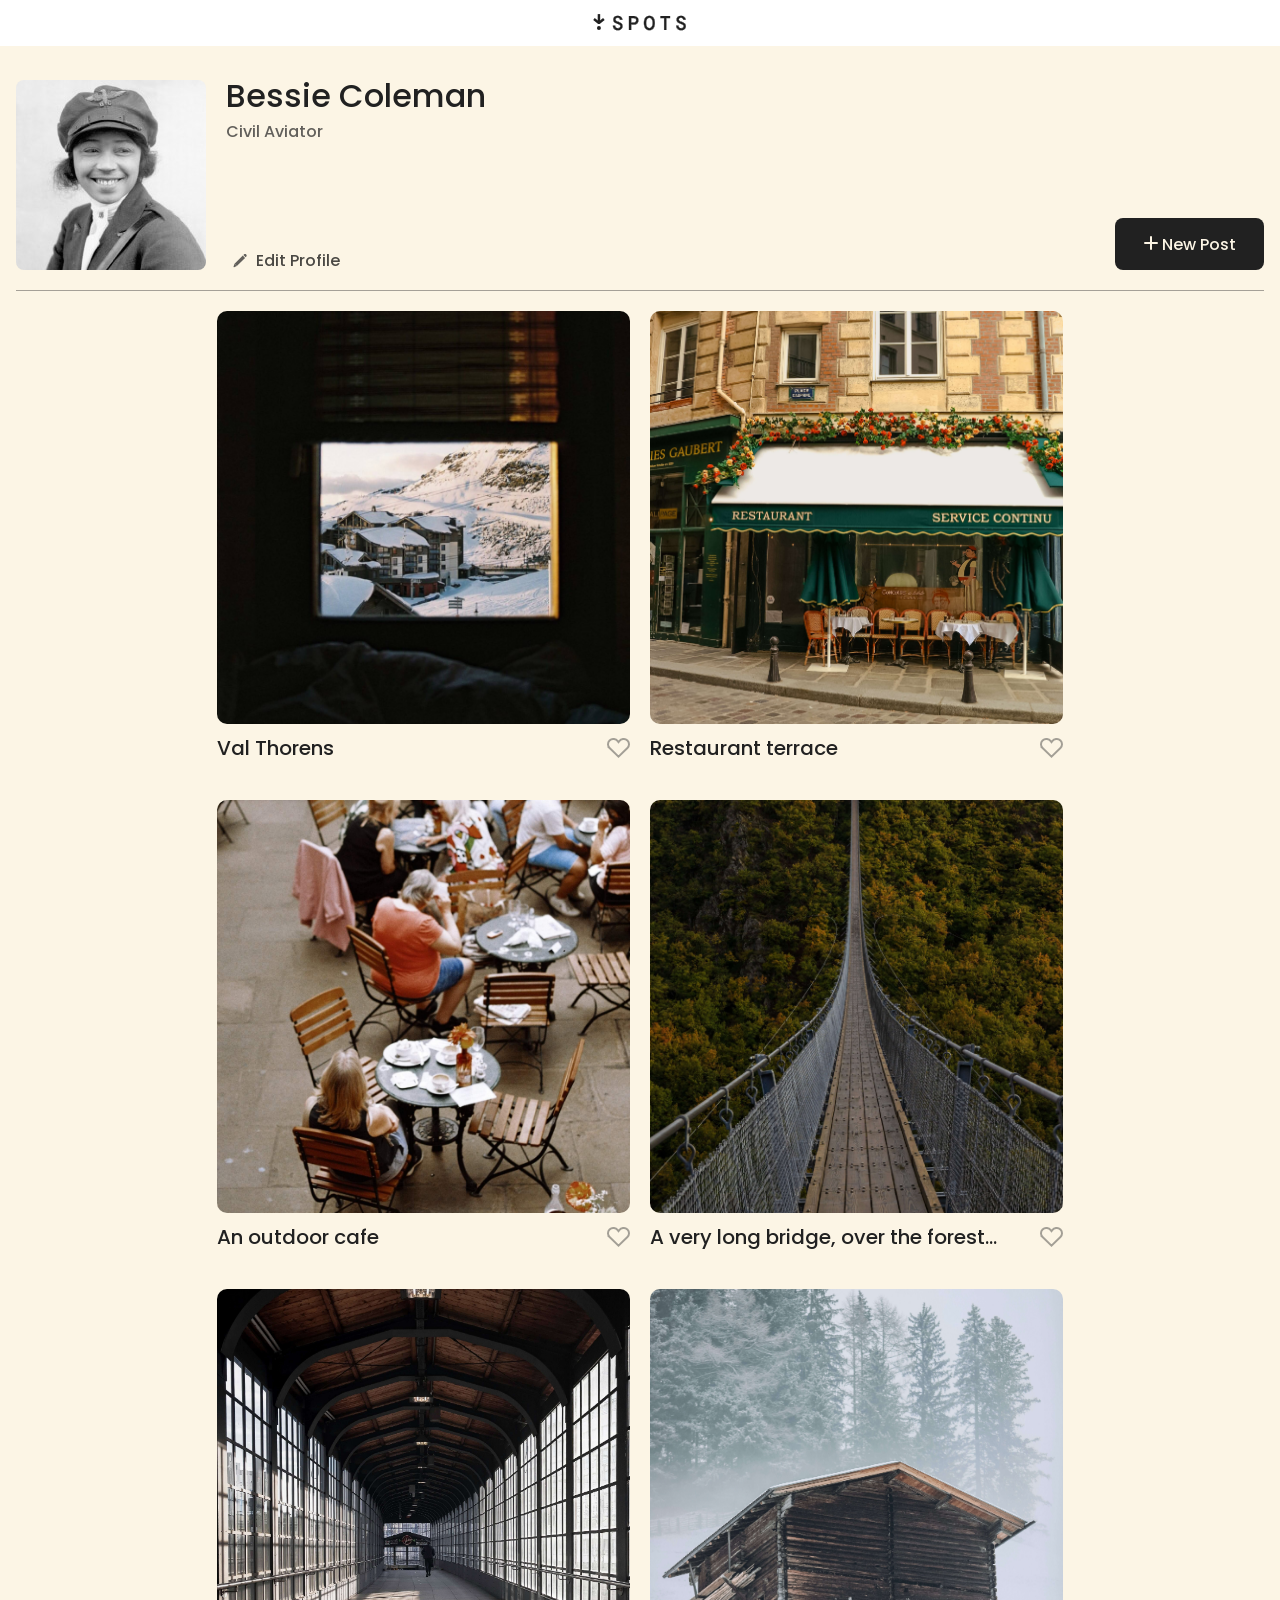
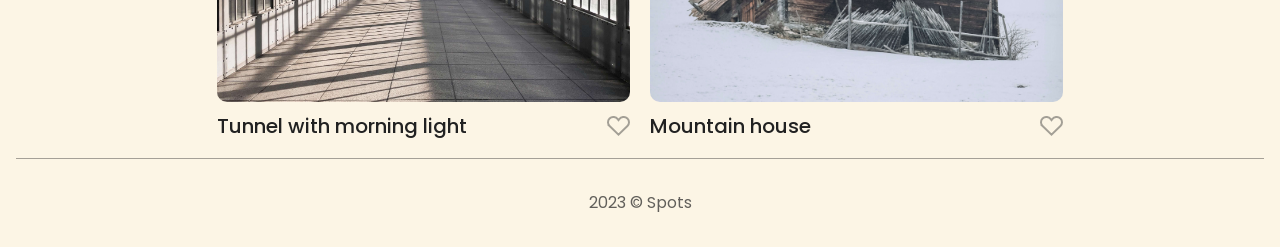
==== index.html @ 5146d783 "Add files via upload" ====
<!DOCTYPE html>
<html lang="en">
  <head>
    <meta charset="UTF-8" />
    <meta name="viewport" content="width=device-width, initial-scale=1.0" />
    <meta name="description" content="???" />
    <meta name="author" content="Phong Giang" />
    <meta name="keywords" content="image sharing" />
    <link rel="stylesheet" href="./pages/index.css" />
    <link rel="shortcut icon" href="favicon.ico" type="image/x-icon" />
    <title>Spots</title>
  </head>
  <body>
    <div class="page">
      <header class="header">
        <img src="./images/logo.svg" alt="Spots logo" class="header__logo" />
      </header>
      <main class="content">
        <section class="profile page__section">
          <img
            src="./images/avatar.jpg"
            alt="User avatar"
            class="profile__avatar"
          />
          <div class="profile__column">
            <h1 class="profile__name">Bessie Coleman</h1>
            <p class="profile__description">Civil Aviator</p>
            <button type="button" class="profile__edit-btn">
              <img src="./images/pencil.svg" alt="Pencil icon" /> Edit Profile
            </button>
          </div>
          <button type="button" class="profile__add-btn">
            <img src="./images/plus.svg" alt="Plus icon" /> New Post
          </button>
        </section>
        <section class="cards page__section">
          <ul class="cards__list">
            <li class="card">
              <img
                src="./images/1-photo-by-moritz-feldmann-from-pexels.jpg"
                alt="Val Thorens"
                class="card__image"
              />
              <div class="card__content">
                <h2 class="card__title">Val Thorens</h2>
                <button type="button" class="card__like-btn"></button>
              </div>
            </li>
            <li class="card">
              <img
                src="./images/2-photo-by-ceiline-from-pexels.jpg"
                alt="Restaurant terrace"
                class="card__image"
              />
              <div class="card__content">
                <h2 class="card__title">Restaurant terrace</h2>
                <button type="button" class="card__like-btn"></button>
              </div>
            </li>
            <li class="card">
              <img
                src="./images/3-photo-by-tubanur-dogan-from-pexels.jpg"
                alt="An outdoor cafe"
                class="card__image"
              />
              <div class="card__content">
                <h2 class="card__title">An outdoor cafe</h2>
                <button type="button" class="card__like-btn"></button>
              </div>
            </li>
            <li class="card">
              <img
                src="./images/4-photo-by-maurice-laschet-from-pexels.jpg"
                alt="Forest bridge"
                class="card__image"
              />
              <div class="card__content">
                <h2 class="card__title">
                  A very long bridge, over the forest...
                </h2>
                <button type="button" class="card__like-btn"></button>
              </div>
            </li>
            <li class="card">
              <img
                src="./images/5-photo-by-van-anh-nguyen-from-pexels.jpg"
                alt="Tunnel"
                class="card__image"
              />
              <div class="card__content">
                <h2 class="card__title">Tunnel with morning light</h2>
                <button type="button" class="card__like-btn"></button>
              </div>
            </li>
            <li class="card">
              <img
                src="./images/6-photo-by-moritz-feldmann-from-pexels.jpg"
                alt="Mountain house"
                class="card__image"
              />
              <div class="card__content">
                <h2 class="card__title">Mountain house</h2>
                <button type="button" class="card__like-btn"></button>
              </div>
            </li>
          </ul>
        </section>
      </main>
      <footer class="footer">
        <p class="footer__text">2023 © Spots</p>
      </footer>
      <div class="modal">
        <div class="modal__container">
          <button type="button" class="modal__close-btn">X</button>
          <h2 class="modal__title">Edit Profile</h2>
          <form action="" class="modal__form">
            <label for="profile-name-input" class="modal__label">
              Name
              <input
                id="profile-name-input"
                type="text"
                class="modal__input"
                placeholder="Type your name"
              />
            </label>
            <label for="profile-desciption-input" class="modal__label">
              Description
              <input
                id="profile-description-input"
                type="text"
                class="modal__input"
                placeholder="Describe yourself"
              />
            </label>
            <button type="submit" class="modal__submit-btn">Save</button>
          </form>
        </div>
      </div>
      <div class="modal">
        <div class="modal__container">
          <button type="button" class="modal__close-btn">X</button>
          <h2 class="modal__title">New Post</h2>
          <form action="" class="modal__form">
            <label for="card-image-input" class="modal__label">
              Image link
              <input
                id="card-image-input"
                type="url"
                class="modal__input"
                placeholder="Paste a link to the picture"
              />
            </label>
            <label for="card-caption-input" class="modal__label">
              Caption
              <input
                id="card-caption-input"
                type="text"
                class="modal__input"
                placeholder="Type your caption"
              />
            </label>
            <button type="submit" class="modal__submit-btn">Save</button>
          </form>
        </div>
      </div>
    </div>
  </body>
</html>
---- pages/index.css ----
@import url(../vendor/normalize.css);
@import url(../vendor/fonts.css);
@import url(../blocks/page.css);
@import url(../blocks/header.css);
@import url(../blocks/content.css);
@import url(../blocks/profile.css);
@import url(../blocks/footer.css);
@import url(../blocks/cards.css);
@import url(../blocks/card.css);
@import url(../blocks/modal.css);
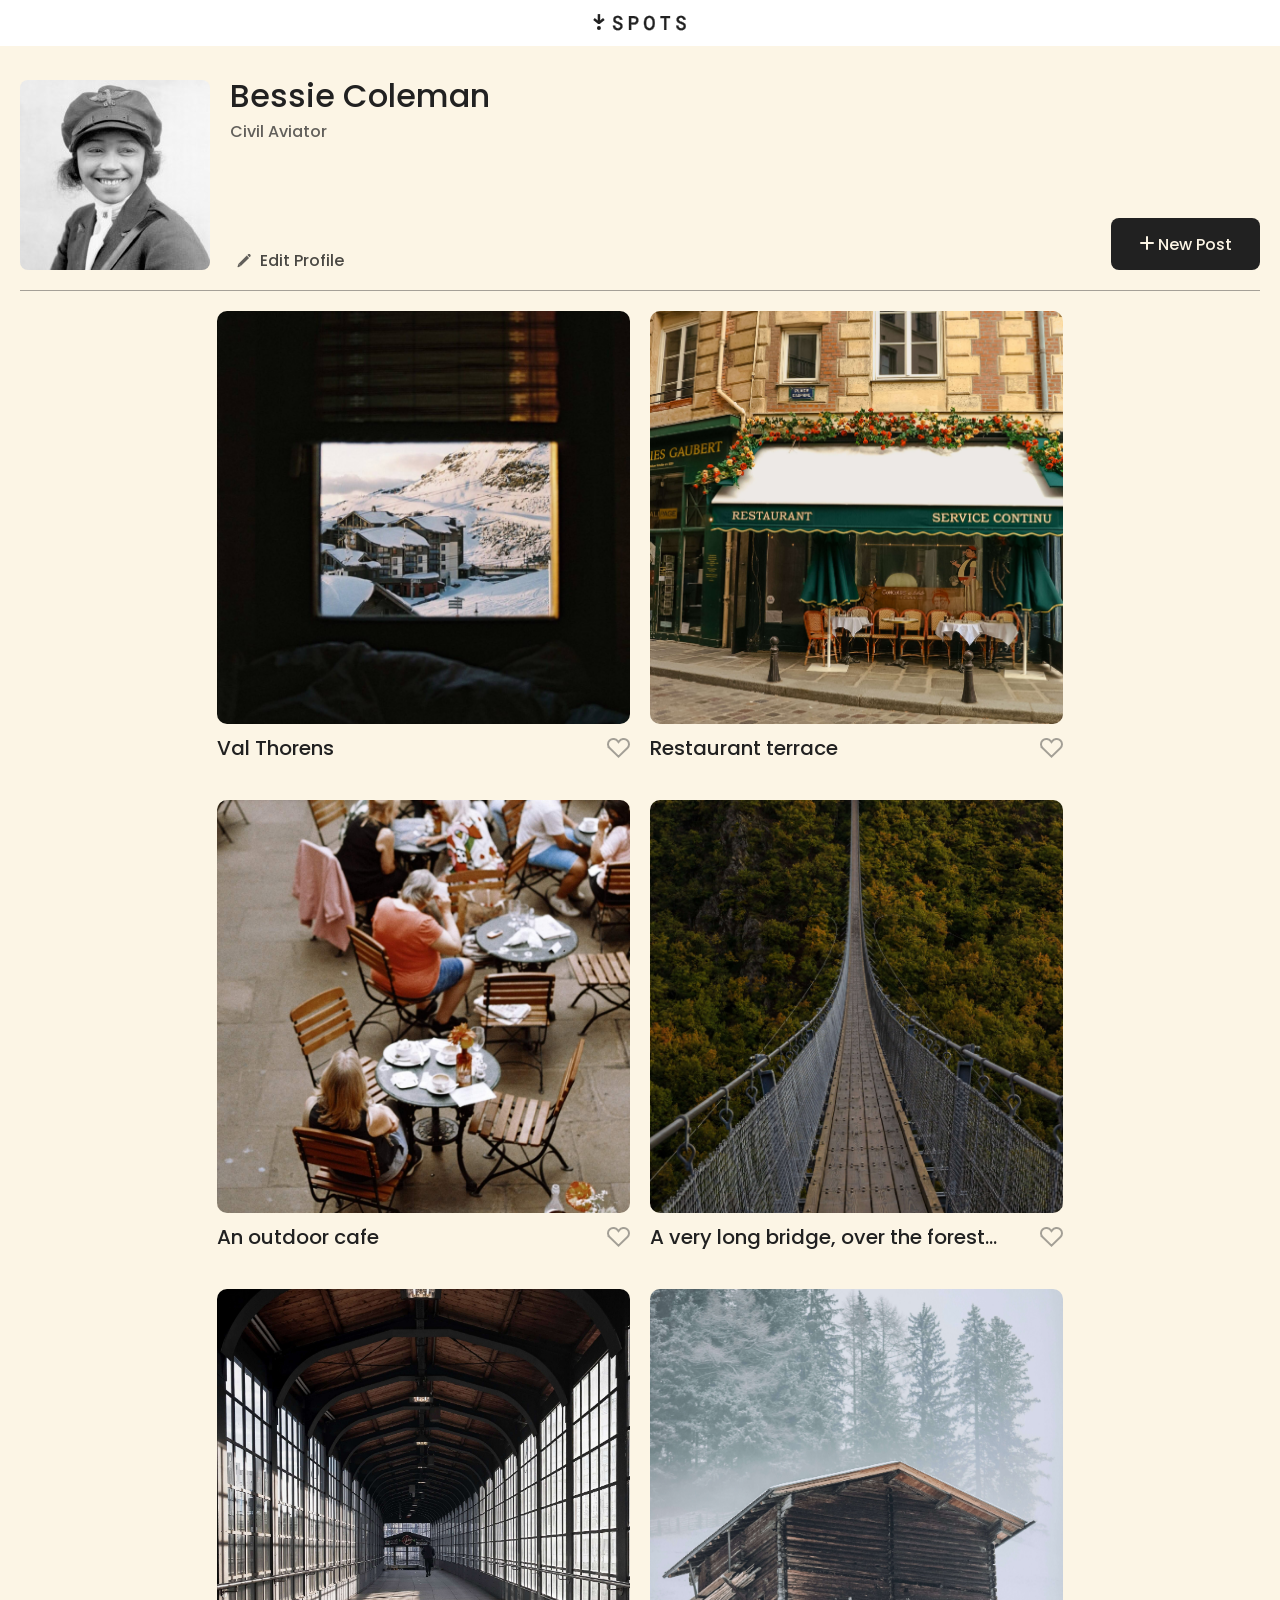
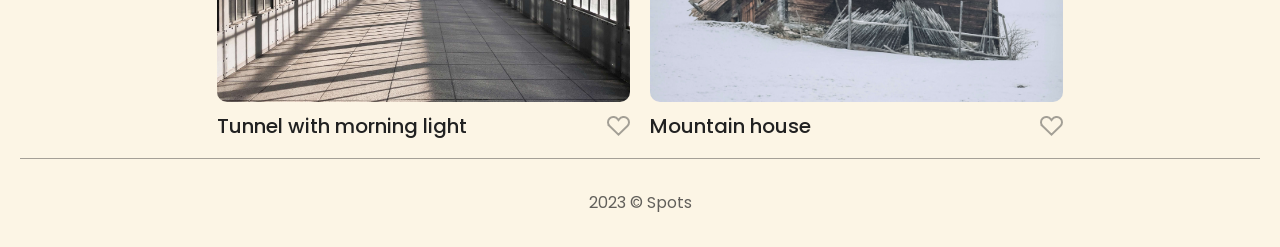
==== commit 133a0e8d: "Add files via upload" ====
--- a/index.html
+++ b/index.html
@@ -109,11 +109,11 @@
       <footer class="footer">
         <p class="footer__text">2023 © Spots</p>
       </footer>
-      <div class="modal">
+      <div class="modal" id="edit-profile-modal">
         <div class="modal__container">
           <button type="button" class="modal__close-btn">X</button>
           <h2 class="modal__title">Edit Profile</h2>
-          <form action="" class="modal__form">
+          <form class="modal__form">
             <label for="profile-name-input" class="modal__label">
               Name
               <input
@@ -123,7 +123,7 @@
                 placeholder="Type your name"
               />
             </label>
-            <label for="profile-desciption-input" class="modal__label">
+            <label for="profile-description-input" class="modal__label">
               Description
               <input
                 id="profile-description-input"
@@ -136,11 +136,11 @@
           </form>
         </div>
       </div>
-      <div class="modal">
+      <div class="modal" id="new-post-modal">
         <div class="modal__container">
           <button type="button" class="modal__close-btn">X</button>
           <h2 class="modal__title">New Post</h2>
-          <form action="" class="modal__form">
+          <form class="modal__form">
             <label for="card-image-input" class="modal__label">
               Image link
               <input
@@ -164,5 +164,6 @@
         </div>
       </div>
     </div>
+    <script src="./scripts/index.js"></script>
   </body>
 </html>
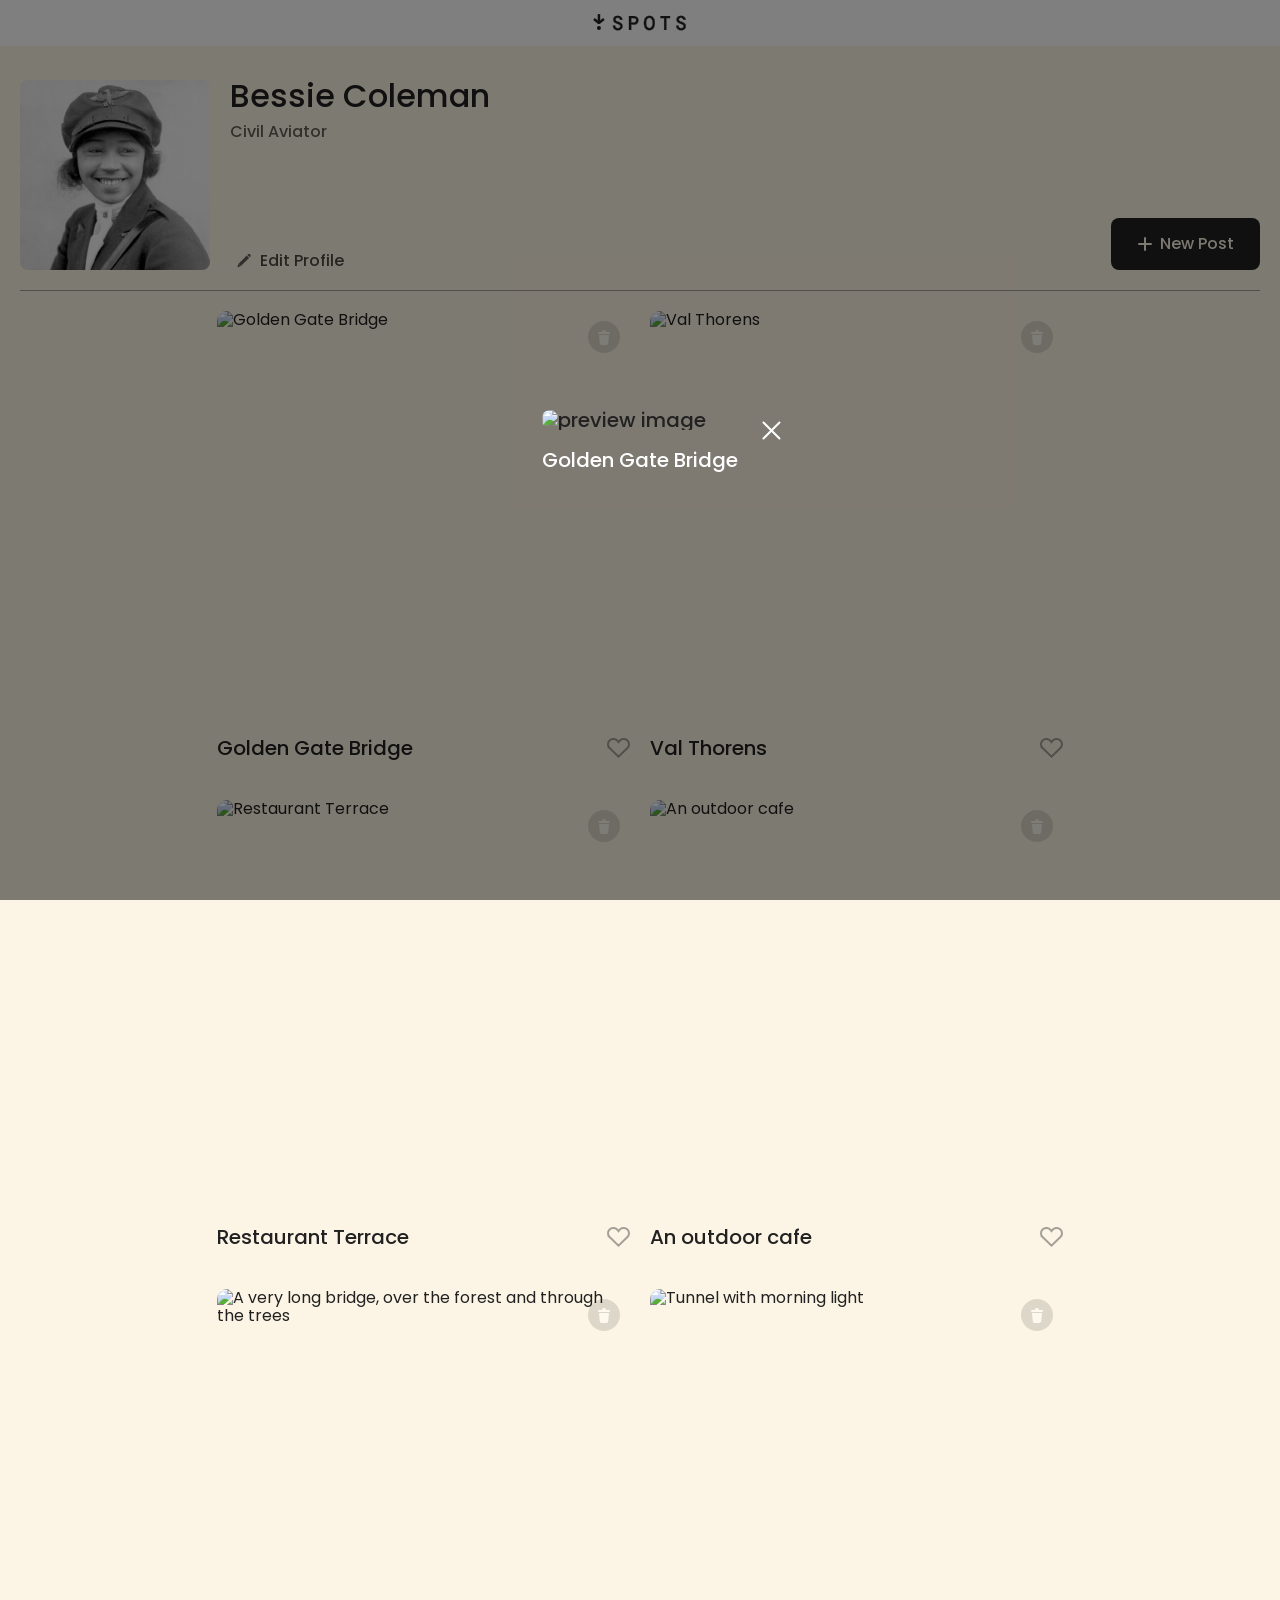
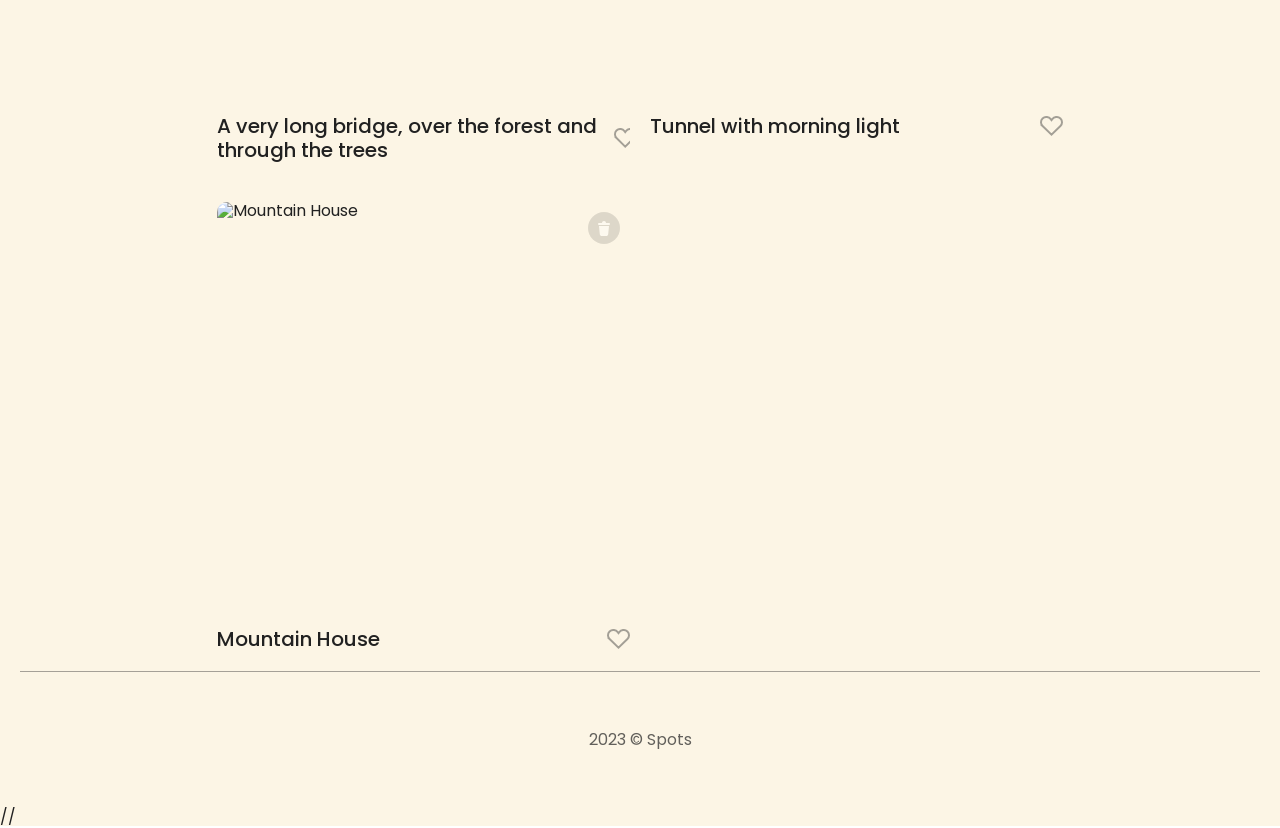
==== commit 1bdba57f: "Add files via upload" ====
--- a/index.html
+++ b/index.html
@@ -35,74 +35,19 @@
         </section>
         <section class="cards page__section">
           <ul class="cards__list">
-            <li class="card">
+            <template id="card-template">
+              <li class="card">
+                <button class="card__delete-btn" type="button"></button>
               <img
-                src="./images/1-photo-by-moritz-feldmann-from-pexels.jpg"
-                alt="Val Thorens"
-                class="card__image"
-              />
+                class="card__image" src="#" alt=""/>
               <div class="card__content">
-                <h2 class="card__title">Val Thorens</h2>
-                <button type="button" class="card__like-btn"></button>
+                <h2 class="card__title"></h2>
+                <button type="button"
+                  class="card__like-btn">
+                </button>
               </div>
             </li>
-            <li class="card">
-              <img
-                src="./images/2-photo-by-ceiline-from-pexels.jpg"
-                alt="Restaurant terrace"
-                class="card__image"
-              />
-              <div class="card__content">
-                <h2 class="card__title">Restaurant terrace</h2>
-                <button type="button" class="card__like-btn"></button>
-              </div>
-            </li>
-            <li class="card">
-              <img
-                src="./images/3-photo-by-tubanur-dogan-from-pexels.jpg"
-                alt="An outdoor cafe"
-                class="card__image"
-              />
-              <div class="card__content">
-                <h2 class="card__title">An outdoor cafe</h2>
-                <button type="button" class="card__like-btn"></button>
-              </div>
-            </li>
-            <li class="card">
-              <img
-                src="./images/4-photo-by-maurice-laschet-from-pexels.jpg"
-                alt="Forest bridge"
-                class="card__image"
-              />
-              <div class="card__content">
-                <h2 class="card__title">
-                  A very long bridge, over the forest...
-                </h2>
-                <button type="button" class="card__like-btn"></button>
-              </div>
-            </li>
-            <li class="card">
-              <img
-                src="./images/5-photo-by-van-anh-nguyen-from-pexels.jpg"
-                alt="Tunnel"
-                class="card__image"
-              />
-              <div class="card__content">
-                <h2 class="card__title">Tunnel with morning light</h2>
-                <button type="button" class="card__like-btn"></button>
-              </div>
-            </li>
-            <li class="card">
-              <img
-                src="./images/6-photo-by-moritz-feldmann-from-pexels.jpg"
-                alt="Mountain house"
-                class="card__image"
-              />
-              <div class="card__content">
-                <h2 class="card__title">Mountain house</h2>
-                <button type="button" class="card__like-btn"></button>
-              </div>
-            </li>
+            </template>
           </ul>
         </section>
       </main>
@@ -163,7 +108,20 @@
           </form>
         </div>
       </div>
-    </div>
+//
+    <div class="modal modal_type_preview modal_is-opened" id="preview-modal">
+        <div class="modal__image-container">
+          <button type="button"
+            class="modal__close-btn modal__close-btn_type_preview">
+          </button>
+          <img src="#",
+            alt="preview image"
+            type="url"
+            class="modal__image">
+          <p class="modal__caption">Golden Gate Bridge</p>
+        </div>
+      </div>
+
     <script src="./scripts/index.js"></script>
   </body>
 </html>
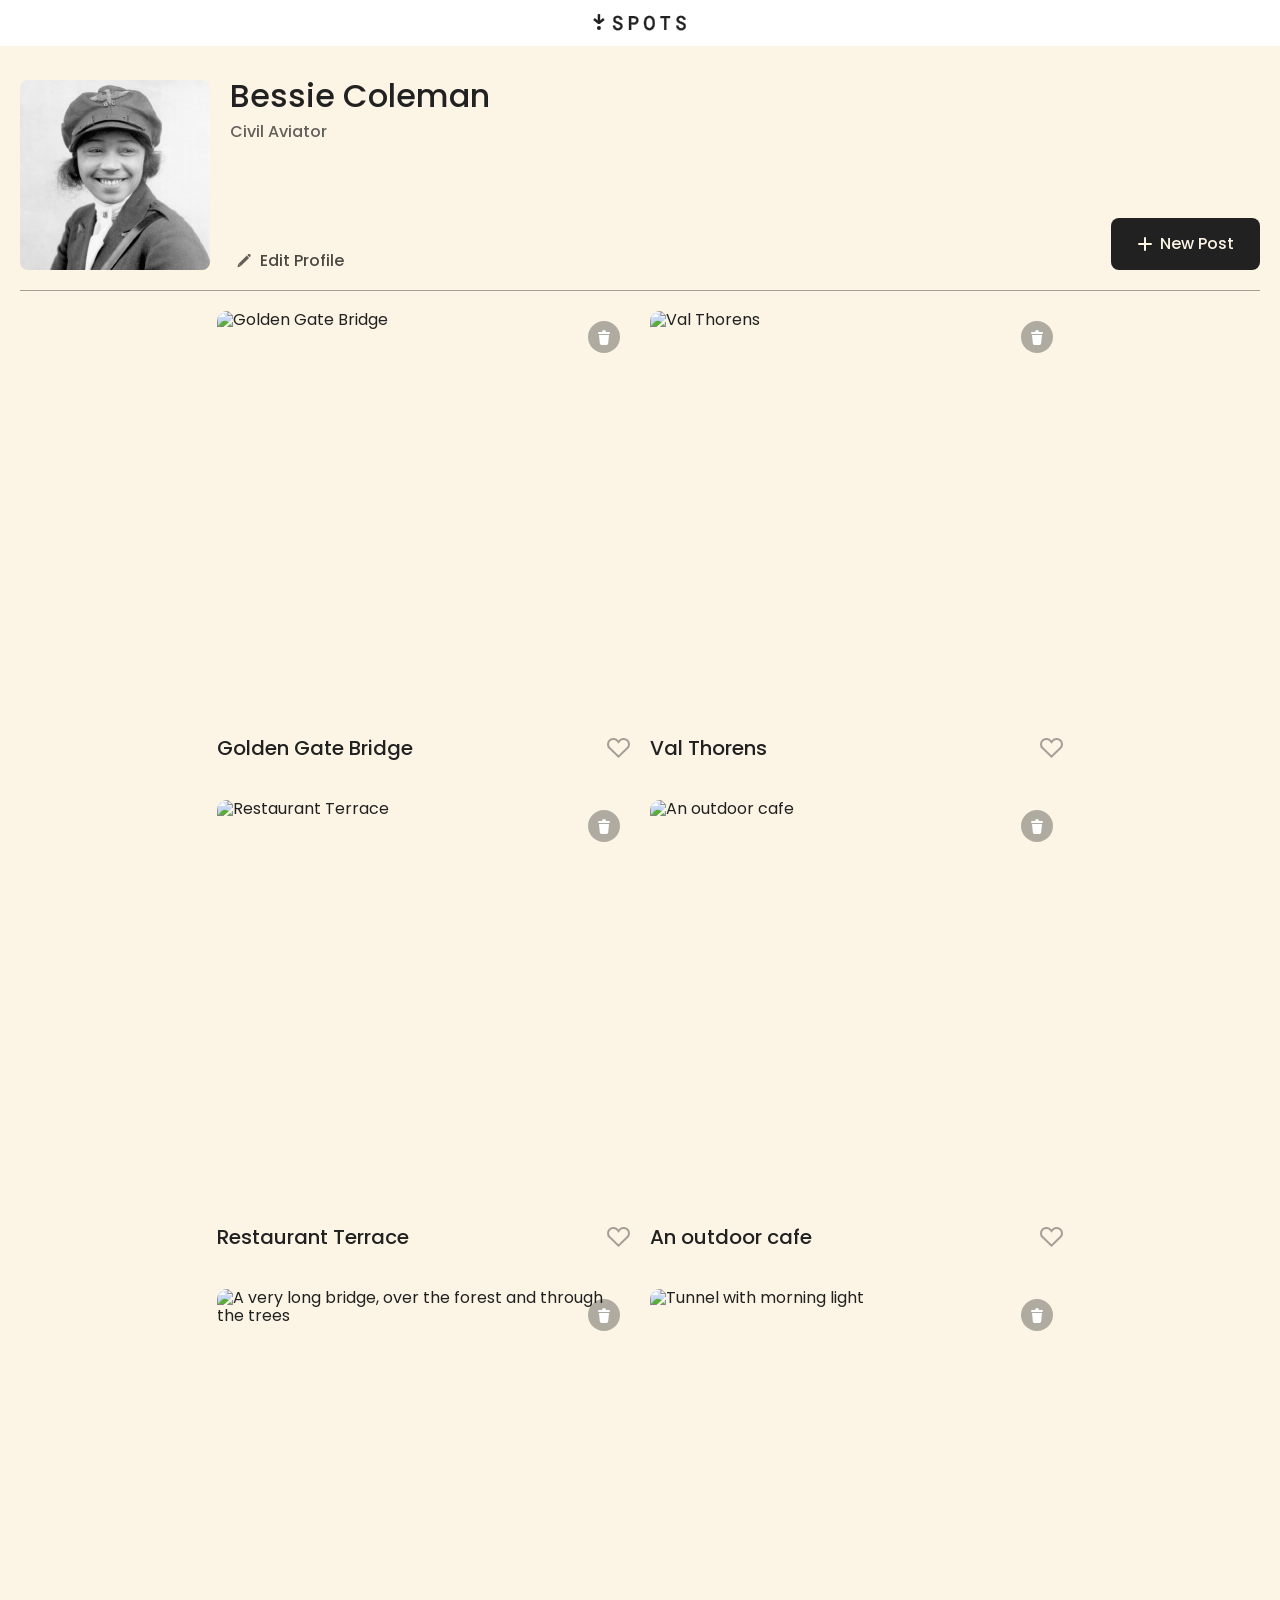
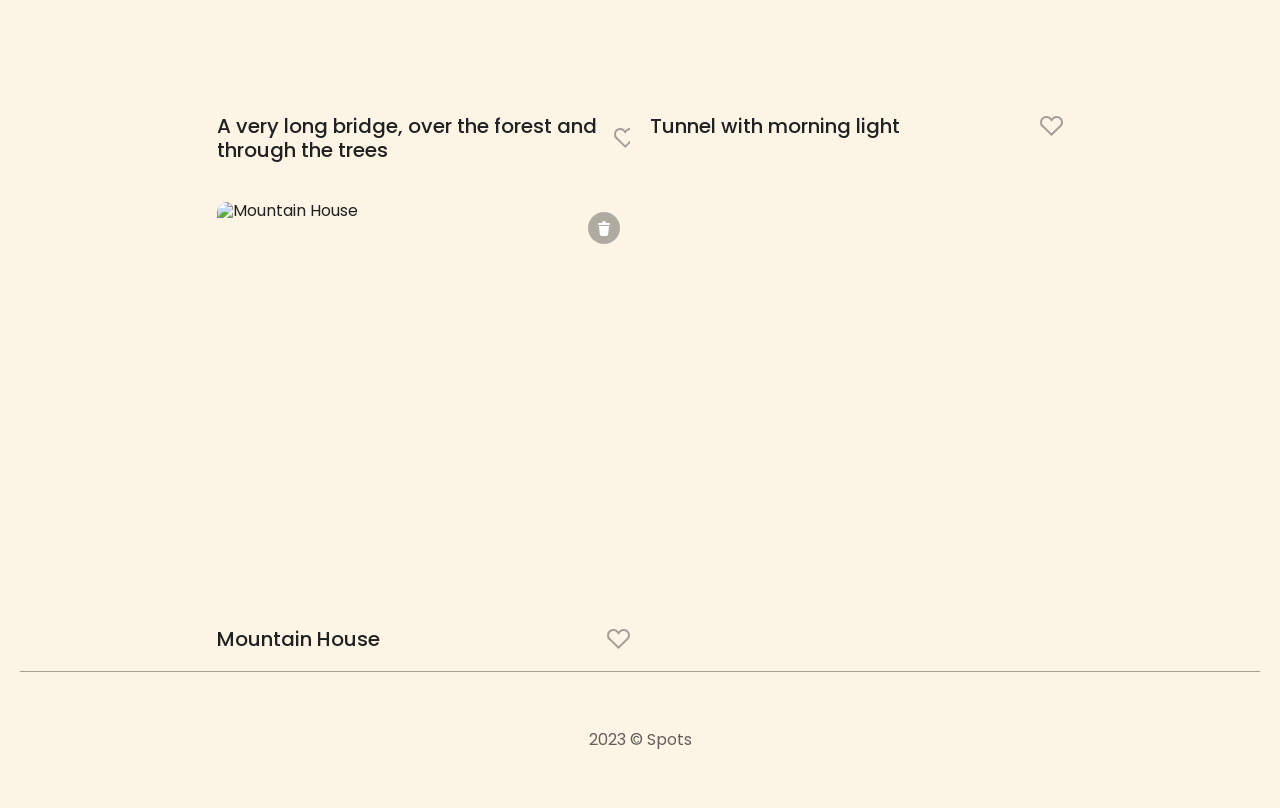
==== commit 4777203d: "Add files via upload" ====
--- a/index.html
+++ b/index.html
@@ -90,7 +90,6 @@
               Image link
               <input
                 id="card-image-input"
-                type="url"
                 class="modal__input"
                 placeholder="Paste a link to the picture"
               />
@@ -108,20 +107,19 @@
           </form>
         </div>
       </div>
-//
-    <div class="modal modal_type_preview modal_is-opened" id="preview-modal">
+    </div>
+    <div class="modal modal_type_preview" id="preview-modal">
         <div class="modal__image-container">
           <button type="button"
             class="modal__close-btn modal__close-btn_type_preview">
           </button>
-          <img src="#",
+          <img src="#"
             alt="preview image"
-            type="url"
             class="modal__image">
-          <p class="modal__caption">Golden Gate Bridge</p>
+          <h2 class="modal__caption">Golden Gate Bridge</h2>
         </div>
       </div>
-
+    </div>
     <script src="./scripts/index.js"></script>
   </body>
 </html>
